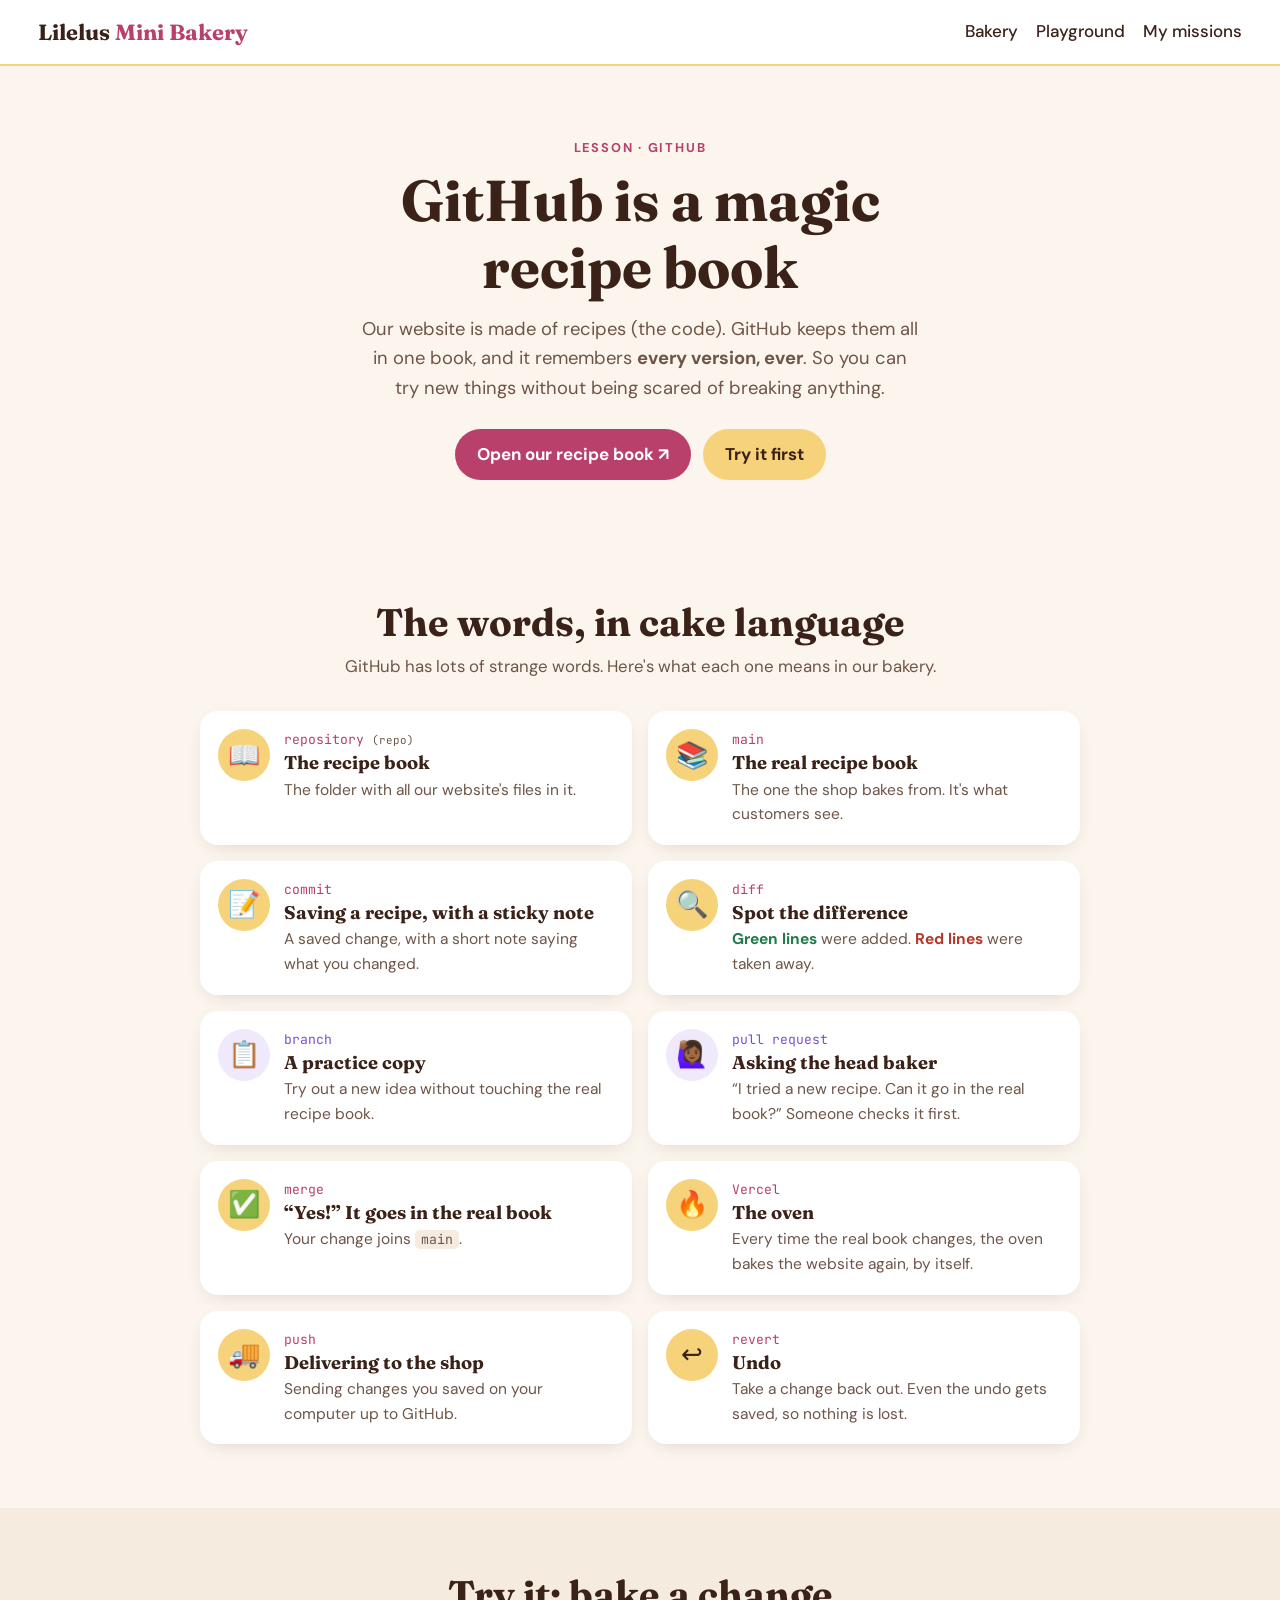
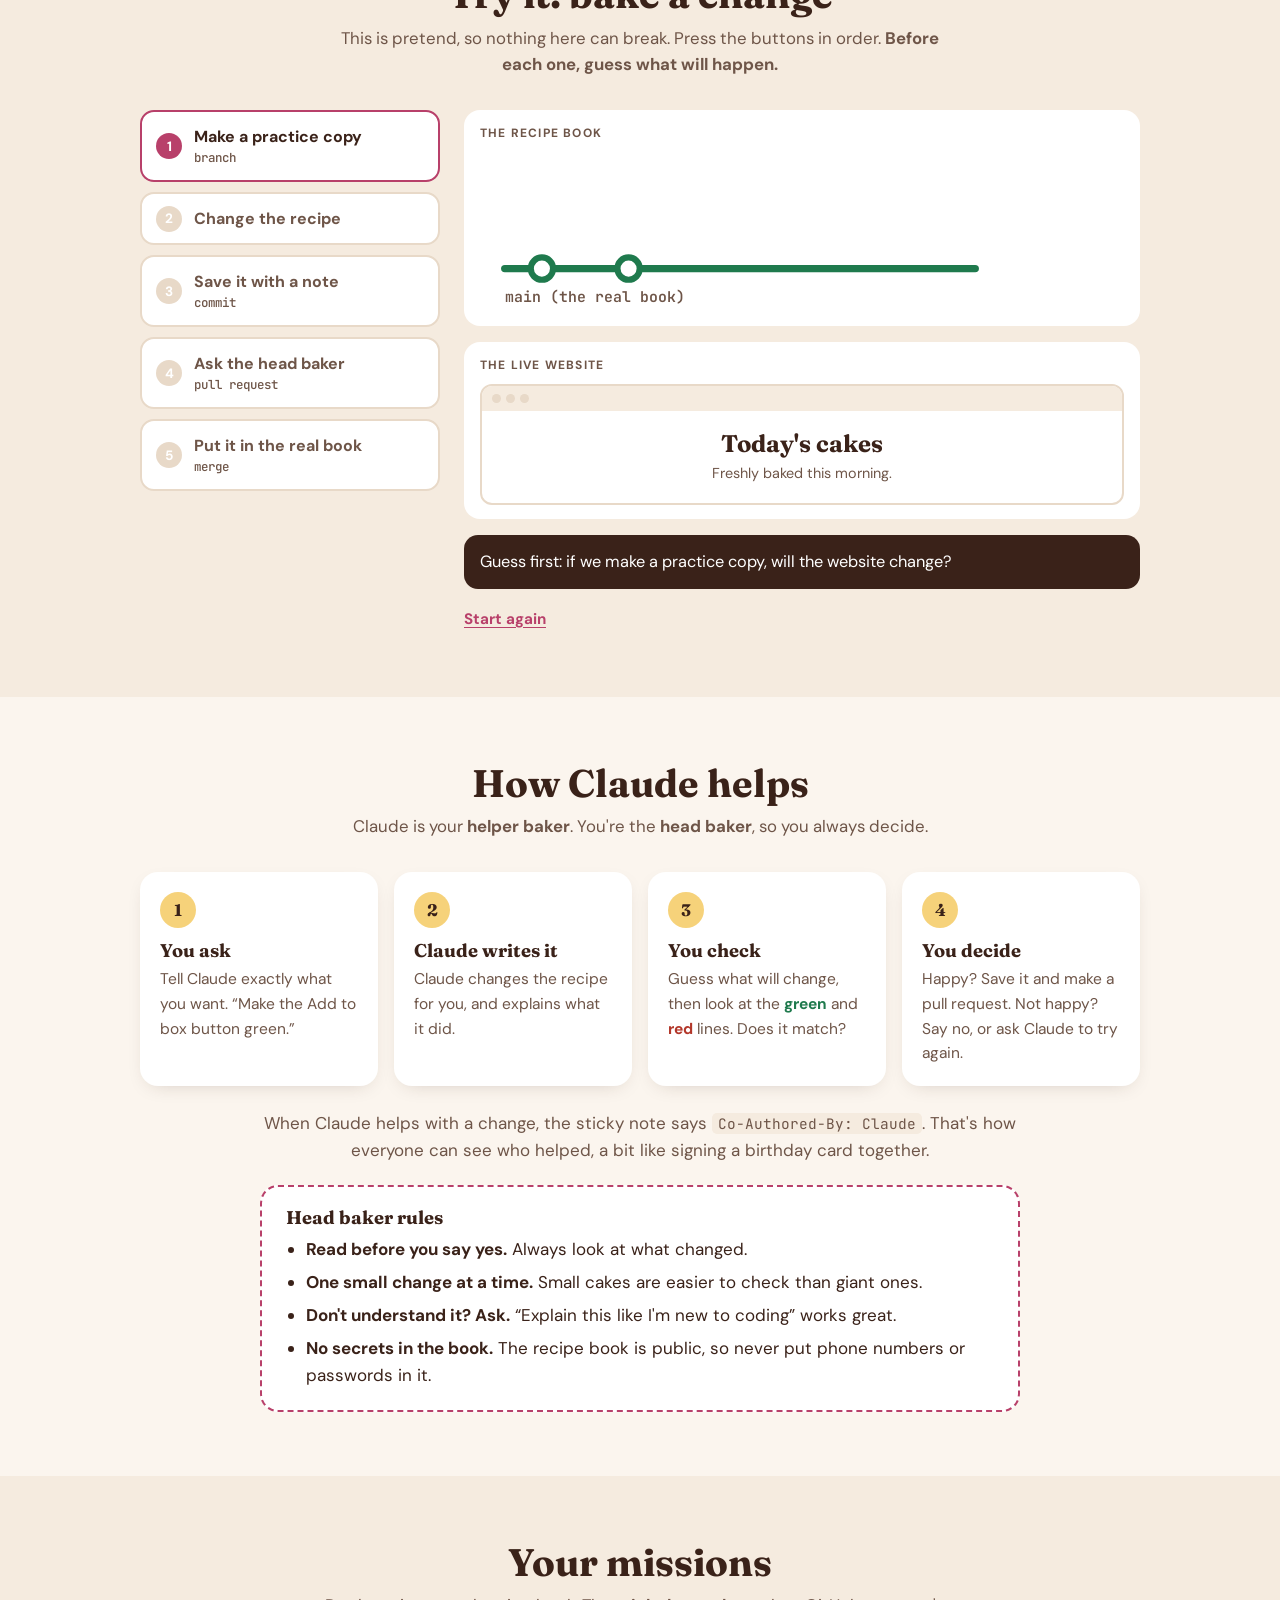
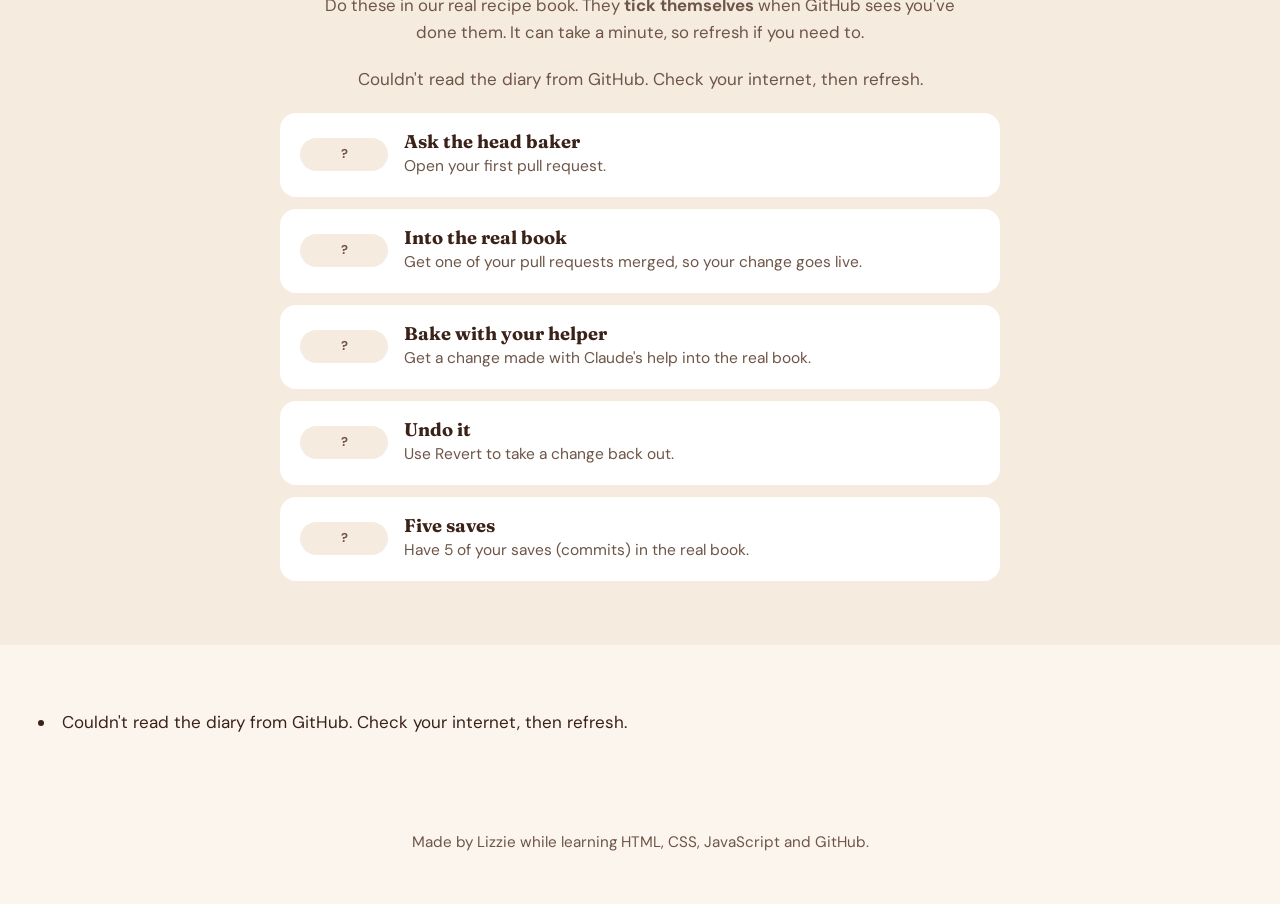
==== github/index.html @ 47a696df "Add the How GitHub works page GitHub explained in cake words, a pretend recipe book to practise bran" ====
<!doctype html>
<html lang="en">
<head>
  <meta charset="utf-8" />
  <meta name="viewport" content="width=device-width, initial-scale=1" />
  <title>How GitHub Works · Lilelus Mini Bakery</title>
  <meta name="description" content="GitHub explained in cake words: recipe books, practice copies and the oven that bakes the website." />
  <link rel="preconnect" href="https://fonts.googleapis.com" />
  <link rel="preconnect" href="https://fonts.gstatic.com" crossorigin />
  <link href="https://fonts.googleapis.com/css2?family=Fraunces:opsz,wght@9..144,600;9..144,700&family=DM+Sans:wght@400;500;700&family=JetBrains+Mono:wght@500&display=swap" rel="stylesheet" />
  <link rel="stylesheet" href="github.css" />
</head>
<body>

  <header class="top-bar">
    <a href="../" class="logo">Lilelus <span>Mini Bakery</span></a>
    <nav>
      <a href="../">Bakery</a>
      <a href="../playground.html">Playground</a>
      <a href="#missions">My missions</a>
    </nav>
  </header>

  <main>
    <!-- 1. The big idea -->
    <section class="hero">
      <p class="eyebrow">Lesson · GitHub</p>
      <h1>GitHub is a magic recipe book</h1>
      <p class="lede">Our website is made of recipes (the code). GitHub keeps them all in one book, and it remembers <strong>every version, ever</strong>. So you can try new things without being scared of breaking anything.</p>
      <div class="hero-links">
        <a class="button" href="https://github.com/sujjas/lilelus-html-css-js-demo" target="_blank" rel="noopener">Open our recipe book ↗</a>
        <a class="button button-light" href="#try">Try it first</a>
      </div>
    </section>

    <!-- 2. The words -->
    <section class="section" id="words">
      <div class="section-head">
        <h2>The words, in cake language</h2>
        <p>GitHub has lots of strange words. Here's what each one means in our bakery.</p>
      </div>

      <div class="words">
        <article class="word">
          <div class="word-icon">📖</div>
          <div>
            <p class="term">repository <small>(repo)</small></p>
            <h3>The recipe book</h3>
            <p>The folder with all our website's files in it.</p>
          </div>
        </article>
        <article class="word">
          <div class="word-icon">📚</div>
          <div>
            <p class="term">main</p>
            <h3>The real recipe book</h3>
            <p>The one the shop bakes from. It's what customers see.</p>
          </div>
        </article>
        <article class="word">
          <div class="word-icon">📝</div>
          <div>
            <p class="term">commit</p>
            <h3>Saving a recipe, with a sticky note</h3>
            <p>A saved change, with a short note saying what you changed.</p>
          </div>
        </article>
        <article class="word">
          <div class="word-icon">🔍</div>
          <div>
            <p class="term">diff</p>
            <h3>Spot the difference</h3>
            <p><span class="add">Green lines</span> were added. <span class="del">Red lines</span> were taken away.</p>
          </div>
        </article>
        <article class="word word-branch">
          <div class="word-icon">📋</div>
          <div>
            <p class="term">branch</p>
            <h3>A practice copy</h3>
            <p>Try out a new idea without touching the real recipe book.</p>
          </div>
        </article>
        <article class="word word-branch">
          <div class="word-icon">🙋🏾‍♀️</div>
          <div>
            <p class="term">pull request</p>
            <h3>Asking the head baker</h3>
            <p>“I tried a new recipe. Can it go in the real book?” Someone checks it first.</p>
          </div>
        </article>
        <article class="word">
          <div class="word-icon">✅</div>
          <div>
            <p class="term">merge</p>
            <h3>“Yes!” It goes in the real book</h3>
            <p>Your change joins <code>main</code>.</p>
          </div>
        </article>
        <article class="word">
          <div class="word-icon">🔥</div>
          <div>
            <p class="term">Vercel</p>
            <h3>The oven</h3>
            <p>Every time the real book changes, the oven bakes the website again, by itself.</p>
          </div>
        </article>
        <article class="word">
          <div class="word-icon">🚚</div>
          <div>
            <p class="term">push</p>
            <h3>Delivering to the shop</h3>
            <p>Sending changes you saved on your computer up to GitHub.</p>
          </div>
        </article>
        <article class="word">
          <div class="word-icon">↩️</div>
          <div>
            <p class="term">revert</p>
            <h3>Undo</h3>
            <p>Take a change back out. Even the undo gets saved, so nothing is lost.</p>
          </div>
        </article>
      </div>
    </section>

    <!-- 3. Pretend practice -->
    <section class="section section-tint" id="try">
      <div class="section-head">
        <h2>Try it: bake a change</h2>
        <p>This is pretend, so nothing here can break. Press the buttons in order. <strong>Before each one, guess what will happen.</strong></p>
      </div>

      <div class="sim">
        <ol class="sim-steps" id="sim-steps">
          <li><button data-step="1">Make a practice copy <span class="term">branch</span></button></li>
          <li><button data-step="2" disabled>Change the recipe</button></li>
          <li><button data-step="3" disabled>Save it with a note <span class="term">commit</span></button></li>
          <li><button data-step="4" disabled>Ask the head baker <span class="term">pull request</span></button></li>
          <li><button data-step="5" disabled>Put it in the real book <span class="term">merge</span></button></li>
        </ol>

        <div class="sim-stage">
          <div class="sim-panel">
            <p class="panel-label">The recipe book</p>
            <svg id="sim-graph" viewBox="0 0 420 130" role="img" aria-label="A picture of the recipe book's history">
              <line x1="20" y1="95" x2="400" y2="95" class="g-main" />
              <path id="g-branch" d="M140 95 C 175 95, 175 40, 215 40 L 270 40" class="g-branch" />
              <path id="g-merge" d="M270 40 C 310 40, 310 95, 345 95" class="g-branch" />
              <circle cx="50" cy="95" r="9" class="g-dot" />
              <circle cx="120" cy="95" r="9" class="g-dot" />
              <circle id="g-commit" cx="250" cy="40" r="9" class="g-dot g-dot-branch" />
              <circle id="g-merged" cx="345" cy="95" r="11" class="g-dot g-dot-merged" />
              <text x="20" y="122" class="g-label">main (the real book)</text>
              <text id="g-branch-label" x="200" y="20" class="g-label g-label-branch">practice copy</text>
            </svg>
            <div class="sim-diff" id="sim-diff" hidden>
              <p class="panel-label">Spot the difference</p>
              <pre><span class="del">- &lt;h1&gt;Today's cakes&lt;/h1&gt;</span>
<span class="add">+ &lt;h1&gt;Lizzie's favourite cakes&lt;/h1&gt;</span></pre>
            </div>
            <div class="sim-pr" id="sim-pr" hidden>
              <span class="pill" id="sim-pr-pill">Waiting for a check</span>
              <b>Pull request #1:</b> Change the heading
            </div>
          </div>

          <div class="sim-panel">
            <p class="panel-label">The live website <span class="oven" id="sim-oven" hidden>🔥 Baking…</span></p>
            <div class="mini-site">
              <div class="mini-bar"><i></i><i></i><i></i></div>
              <p class="mini-title" id="sim-site-title">Today's cakes</p>
              <p class="mini-text">Freshly baked this morning.</p>
            </div>
          </div>

          <p class="sim-say" id="sim-say" aria-live="polite">Guess first: if we make a practice copy, will the website change?</p>
          <button class="reset" id="sim-reset">Start again</button>
        </div>
      </div>
    </section>

    <!-- 4. Claude -->
    <section class="section" id="claude">
      <div class="section-head">
        <h2>How Claude helps</h2>
        <p>Claude is your <strong>helper baker</strong>. You're the <strong>head baker</strong>, so you always decide.</p>
      </div>

      <ol class="flow">
        <li><span class="flow-num">1</span><h3>You ask</h3><p>Tell Claude exactly what you want. “Make the Add to box button green.”</p></li>
        <li><span class="flow-num">2</span><h3>Claude writes it</h3><p>Claude changes the recipe for you, and explains what it did.</p></li>
        <li><span class="flow-num">3</span><h3>You check</h3><p>Guess what will change, then look at the <span class="add">green</span> and <span class="del">red</span> lines. Does it match?</p></li>
        <li><span class="flow-num">4</span><h3>You decide</h3><p>Happy? Save it and make a pull request. Not happy? Say no, or ask Claude to try again.</p></li>
      </ol>

      <div class="claude-note">
        <p>When Claude helps with a change, the sticky note says <code>Co-Authored-By: Claude</code>. That's how everyone can see who helped, a bit like signing a birthday card together.</p>
      </div>

      <div class="rules">
        <h3>Head baker rules</h3>
        <ul>
          <li><b>Read before you say yes.</b> Always look at what changed.</li>
          <li><b>One small change at a time.</b> Small cakes are easier to check than giant ones.</li>
          <li><b>Don't understand it? Ask.</b> “Explain this like I'm new to coding” works great.</li>
          <li><b>No secrets in the book.</b> The recipe book is public, so never put phone numbers or passwords in it.</li>
        </ul>
      </div>
    </section>

    <!-- 5. Missions (checked automatically from GitHub) -->
    <section class="section section-tint" id="missions">
      <div class="section-head">
        <h2>Your missions</h2>
        <p>Do these in our real recipe book. They <strong>tick themselves</strong> when GitHub sees you've done them. It can take a minute, so refresh if you need to.</p>
      </div>
      <p class="who" id="who"></p>
      <ol class="missions" id="missions-list">
        <li data-mission="pr"><span class="status">…</span><div><h3>Ask the head baker</h3><p>Open your first pull request.</p></div></li>
        <li data-mission="merged"><span class="status">…</span><div><h3>Into the real book</h3><p>Get one of your pull requests merged, so your change goes live.</p></div></li>
        <li data-mission="claude"><span class="status">…</span><div><h3>Bake with your helper</h3><p>Get a change made with Claude's help into the real book.</p></div></li>
        <li data-mission="revert"><span class="status">…</span><div><h3>Undo it</h3><p>Use Revert to take a change back out.</p></div></li>
        <li data-mission="five"><span class="status">…</span><div><h3>Five saves</h3><p>Have 5 of your saves (commits) in the real book. <span class="count" id="five-count"></span></p></div></li>
      </ol>
    </section>

    <!-- 6. Diary -->
    <section class="section" id="diary">
      <div class="section-head">
        <h2>The recipe book diary</h2>
        <p>GitHub writes down everything that happens in our book: who changed what, when, and with whose help. Your teacher can see this diary too.</p>
      </div>
      <ul class="diary" id="diary">
        <li class="diary-empty">Reading the diary from GitHub…</li>
      </ul>
      <p class="diary-more"><a href="https://github.com/sujjas/lilelus-html-css-js-demo/commits/main" target="_blank" rel="noopener">See the whole diary on GitHub ↗</a></p>
    </section>
  </main>

  <footer class="footer">
    <p>Made by Lizzie while learning HTML, CSS, JavaScript and GitHub.</p>
  </footer>

  <script src="github.js"></script>
</body>
</html>
---- github/github.css ----
/* Styles for the "How GitHub works" page. Same colours as the bakery. */
:root {
  --background: #fbf5ee;
  --tint: #f5ebdf;
  --text: #3a2219;
  --soft-text: #6e5548;
  --main-colour: #b8406a;
  --card: #ffffff;
  --soft: #f6d27a;
  --line: #e8d9c8;
  --green: #1f7a4d;
  --green-soft: #e3f1e9;
  --purple: #7a4fd0;
  --purple-soft: #efe9fb;
  --red: #b3372a;
  --red-soft: #fdeceb;
}

* { box-sizing: border-box; }
[hidden] { display: none !important; }

body {
  margin: 0;
  background: var(--background);
  color: var(--text);
  font-family: "DM Sans", system-ui, sans-serif;
  font-size: 17px;
  line-height: 1.6;
}

h1, h2, h3 { font-family: "Fraunces", Georgia, serif; line-height: 1.15; margin: 0; text-wrap: balance; }
h2 { font-size: clamp(1.8rem, 4vw, 2.4rem); margin-bottom: 8px; }
h3 { font-size: 1.15rem; }
p { margin: 0 0 10px; }
a { color: var(--main-colour); }
code, .term, pre { font-family: "JetBrains Mono", ui-monospace, Menlo, monospace; }
code { font-size: 0.85em; background: var(--tint); padding: 1px 6px; border-radius: 5px; }
.add { color: var(--green); font-weight: 700; }
.del { color: var(--red); font-weight: 700; }

/* Top bar (same as the bakery) */
.top-bar {
  display: flex; justify-content: space-between; align-items: center; flex-wrap: wrap; gap: 12px;
  padding: 18px max(16px, 3vw);
  background: var(--card);
  border-bottom: 2px solid var(--soft);
}
.logo { font: 700 22px "Fraunces", serif; color: var(--text); text-decoration: none; }
.logo span { color: var(--main-colour); }
nav { display: flex; gap: 18px; flex-wrap: wrap; }
nav a { color: var(--text); text-decoration: none; font-weight: 500; }
nav a:hover { color: var(--main-colour); }

.button {
  display: inline-block;
  background: var(--main-colour); color: #fff;
  border-radius: 999px; padding: 12px 22px;
  font-weight: 700; text-decoration: none;
  transition: transform 0.15s;
}
.button:hover { transform: scale(1.04); }
.button-light { background: var(--soft); color: var(--text); }

main > section { padding: 64px max(16px, 3vw); }
.section-tint { background: var(--tint); }
.section-head { max-width: 640px; margin: 0 auto 32px; text-align: center; }
.section-head p { color: var(--soft-text); font-size: 1.05rem; }

/* Hero */
.hero { text-align: center; padding-top: 72px !important; padding-bottom: 56px !important; }
.eyebrow { font-size: 0.8rem; font-weight: 700; letter-spacing: 0.14em; text-transform: uppercase; color: var(--main-colour); }
.hero h1 { font-size: clamp(2.3rem, 6vw, 3.6rem); max-width: 14ch; margin: 0 auto 14px; }
.lede { max-width: 560px; margin: 0 auto 26px; font-size: 1.15rem; color: var(--soft-text); }
.hero-links { display: flex; gap: 12px; justify-content: center; flex-wrap: wrap; }

/* Words */
.words { display: grid; grid-template-columns: repeat(2, 1fr); gap: 16px; max-width: 880px; margin: 0 auto; }
@media (max-width: 640px) { .words { grid-template-columns: 1fr; } }
.word { display: flex; gap: 14px; align-items: flex-start; background: var(--card); border-radius: 18px; padding: 18px; box-shadow: 0 6px 20px -10px rgba(58, 34, 25, 0.25); }
.word-icon { flex: none; width: 52px; height: 52px; border-radius: 50%; background: var(--soft); display: grid; place-items: center; font-size: 26px; }
.word-branch .word-icon { background: var(--purple-soft); }
.word .term { font-size: 0.82rem; color: var(--main-colour); margin-bottom: 2px; }
.word .term small { color: var(--soft-text); }
.word-branch .term { color: var(--purple); }
.word h3 { margin-bottom: 4px; }
.word p:last-child { margin: 0; color: var(--soft-text); font-size: 0.97rem; }

/* Simulator */
.sim { display: grid; grid-template-columns: 300px 1fr; gap: 24px; max-width: 1000px; margin: 0 auto; align-items: start; }
.sim-steps { list-style: none; margin: 0; padding: 0; display: grid; gap: 10px; counter-reset: step; }
.sim-steps li { counter-increment: step; }
.sim-steps button {
  width: 100%; text-align: left;
  display: flex; flex-direction: column; gap: 2px;
  padding: 14px 16px 14px 52px; position: relative;
  border: 2px solid var(--main-colour); border-radius: 14px;
  background: var(--card); color: var(--text);
  font: 700 1rem "DM Sans", sans-serif; cursor: pointer;
  transition: transform 0.15s, background 0.2s;
}
.sim-steps button::before {
  content: counter(step);
  position: absolute; left: 14px; top: 50%; transform: translateY(-50%);
  width: 26px; height: 26px; border-radius: 50%;
  background: var(--main-colour); color: #fff;
  display: grid; place-items: center; font-size: 0.85rem;
}
.sim-steps button .term { font-size: 0.78rem; font-weight: 500; color: var(--soft-text); }
.sim-steps button:hover:not(:disabled) { transform: translateX(4px); }
.sim-steps button:disabled { border-color: var(--line); color: var(--soft-text); cursor: not-allowed; }
.sim-steps button:disabled::before { background: var(--line); }
.sim-steps button.done { border-color: var(--green); background: var(--green-soft); }
.sim-steps button.done::before { content: "✓"; background: var(--green); }
.sim-steps button:focus-visible, .reset:focus-visible { outline: 3px solid var(--purple); outline-offset: 2px; }

.sim-stage { display: grid; grid-template-columns: 1fr; gap: 16px; min-width: 0; }
#sim-graph { max-width: 520px; }
.sim-panel { background: var(--card); border-radius: 16px; padding: 14px 16px; min-width: 0; }
.panel-label { font-size: 0.75rem; font-weight: 700; letter-spacing: 0.1em; text-transform: uppercase; color: var(--soft-text); margin-bottom: 8px; display: flex; justify-content: space-between; gap: 8px; }

#sim-graph { width: 100%; height: auto; display: block; }
.g-main { stroke: var(--green); stroke-width: 6; stroke-linecap: round; }
.g-branch { fill: none; stroke: var(--purple); stroke-width: 6; stroke-linecap: round; stroke-dasharray: 260; stroke-dashoffset: 260; transition: stroke-dashoffset 0.6s ease; }
.g-branch.show { stroke-dashoffset: 0; }
.g-dot { fill: #fff; stroke: var(--green); stroke-width: 5; transition: opacity 0.3s, transform 0.3s; }
.g-dot-branch { stroke: var(--purple); }
.g-dot-merged { fill: var(--green); }
#g-commit, #g-merged, #g-branch-label { opacity: 0; }
#g-commit.show, #g-merged.show, #g-branch-label.show { opacity: 1; }
.g-label { font: 600 12px "JetBrains Mono", monospace; fill: var(--soft-text); }
.g-label-branch { fill: var(--purple); }

.sim-diff pre { margin: 0; padding: 10px 12px; background: #1d1a22; color: #f4f1ec; border-radius: 10px; font-size: 0.8rem; overflow-x: auto; white-space: pre; }
.sim-diff .add { color: #7ee2a8; }
.sim-diff .del { color: #ff9b8f; }
.sim-diff, .sim-pr { margin-top: 12px; }
.sim-pr { padding: 10px 12px; border-radius: 10px; background: var(--purple-soft); font-size: 0.95rem; }
.pill { display: inline-block; font-size: 0.75rem; font-weight: 700; padding: 2px 10px; border-radius: 999px; background: var(--purple); color: #fff; margin-right: 6px; }
.pill.merged { background: var(--green); }

.oven { color: var(--main-colour); text-transform: none; letter-spacing: 0; animation: glow 0.8s ease-in-out infinite alternate; }
@keyframes glow { from { opacity: 0.5; } to { opacity: 1; } }

.mini-site { border: 2px solid var(--line); border-radius: 12px; overflow: hidden; text-align: center; padding-bottom: 18px; }
.mini-bar { display: flex; gap: 5px; padding: 8px 10px; background: var(--tint); margin-bottom: 18px; }
.mini-bar i { width: 9px; height: 9px; border-radius: 50%; background: var(--line); }
.mini-title { font: 700 1.5rem "Fraunces", serif; margin: 0 12px 4px; transition: color 0.3s; }
.mini-title.changed { color: var(--main-colour); animation: pop 0.5s; }
.mini-text { color: var(--soft-text); font-size: 0.9rem; margin: 0; }
@keyframes pop { 50% { transform: scale(1.08); } }

.sim-say { grid-column: 1 / -1; margin: 0; padding: 14px 16px; border-radius: 14px; background: var(--text); color: #fff; font-size: 1.02rem; }
.reset { grid-column: 1 / -1; justify-self: start; background: none; border: 0; color: var(--main-colour); font: 700 0.95rem "DM Sans", sans-serif; cursor: pointer; padding: 4px 0; text-decoration: underline; text-underline-offset: 3px; }

/* Claude */
.flow { list-style: none; margin: 0 auto; padding: 0; max-width: 1000px; display: grid; grid-template-columns: repeat(4, 1fr); gap: 16px; }
.flow li { background: var(--card); border-radius: 18px; padding: 20px; box-shadow: 0 6px 20px -10px rgba(58, 34, 25, 0.25); }
.flow-num { display: grid; place-items: center; width: 36px; height: 36px; border-radius: 50%; background: var(--soft); font: 700 1.05rem "Fraunces", serif; margin-bottom: 12px; }
.flow h3 { margin-bottom: 6px; }
.flow p { margin: 0; color: var(--soft-text); font-size: 0.97rem; }
.claude-note { max-width: 760px; margin: 24px auto 0; text-align: center; color: var(--soft-text); }
.rules { max-width: 760px; margin: 20px auto 0; padding: 20px 24px; border-radius: 18px; border: 2px dashed var(--main-colour); background: var(--card); }
.rules h3 { margin-bottom: 8px; }
.rules ul { margin: 0; padding-left: 20px; display: grid; gap: 6px; }

/* Missions */
.who { text-align: center; color: var(--soft-text); margin: -12px auto 20px; max-width: 640px; }
.missions { list-style: none; margin: 0 auto; padding: 0; max-width: 720px; display: grid; gap: 12px; }
.missions li { display: flex; gap: 16px; align-items: center; background: var(--card); border-radius: 16px; padding: 16px 18px; border: 2px solid transparent; }
.missions li.complete { border-color: var(--green); }
.missions h3 { margin-bottom: 2px; }
.missions p { margin: 0; color: var(--soft-text); font-size: 0.97rem; }
.status { flex: none; width: 88px; text-align: center; font-size: 0.8rem; font-weight: 700; padding: 6px 0; border-radius: 999px; background: var(--tint); color: var(--soft-text); }
.complete .status { background: var(--green); color: #fff; }
.count { font-weight: 700; color: var(--text); }

/* Diary */
.diary { list-style: none; margin: 0 auto; padding: 0; max-width: 760px; display: grid; gap: 10px; }
.diary li { display: flex; gap: 14px; align-items: flex-start; background: var(--card); border-radius: 14px; padding: 14px 16px; }
.diary li.diary-empty { justify-content: center; color: var(--soft-text); }
.diary img { flex: none; width: 40px; height: 40px; border-radius: 50%; background: var(--tint); }
.diary-body { min-width: 0; flex: 1; }
.diary-title { font-weight: 700; overflow-wrap: anywhere; margin: 0 0 4px; }
.diary-meta { display: flex; flex-wrap: wrap; gap: 6px 10px; align-items: center; font-size: 0.86rem; color: var(--soft-text); margin: 0; }
.tag { font-size: 0.74rem; font-weight: 700; padding: 2px 8px; border-radius: 999px; }
.tag-claude { background: #fbe3e8; color: var(--main-colour); }
.tag-pr { background: var(--purple-soft); color: var(--purple); }
.tag-open { background: #fff3df; color: #8a5300; }
.tag-merged { background: var(--green-soft); color: var(--green); }
.tag-closed { background: var(--red-soft); color: var(--red); }
.diary-more { text-align: center; margin-top: 16px; font-weight: 700; }

.footer { text-align: center; padding: 30px 16px 40px; font-size: 0.95rem; color: var(--soft-text); }

/* Smaller screens */
@media (max-width: 900px) {
  .sim { grid-template-columns: 1fr; }
  .flow { grid-template-columns: 1fr 1fr; }
}
@media (max-width: 600px) {
  body { font-size: 16px; }
  main > section { padding-block: 48px; }
  .sim-stage { grid-template-columns: 1fr; }
  .flow { grid-template-columns: 1fr; }
  .missions li { flex-direction: column; align-items: flex-start; gap: 8px; }
  .status { width: auto; padding: 4px 12px; }
}
@media (prefers-reduced-motion: reduce) {
  *, *::before, *::after { animation: none !important; transition: none !important; }
}
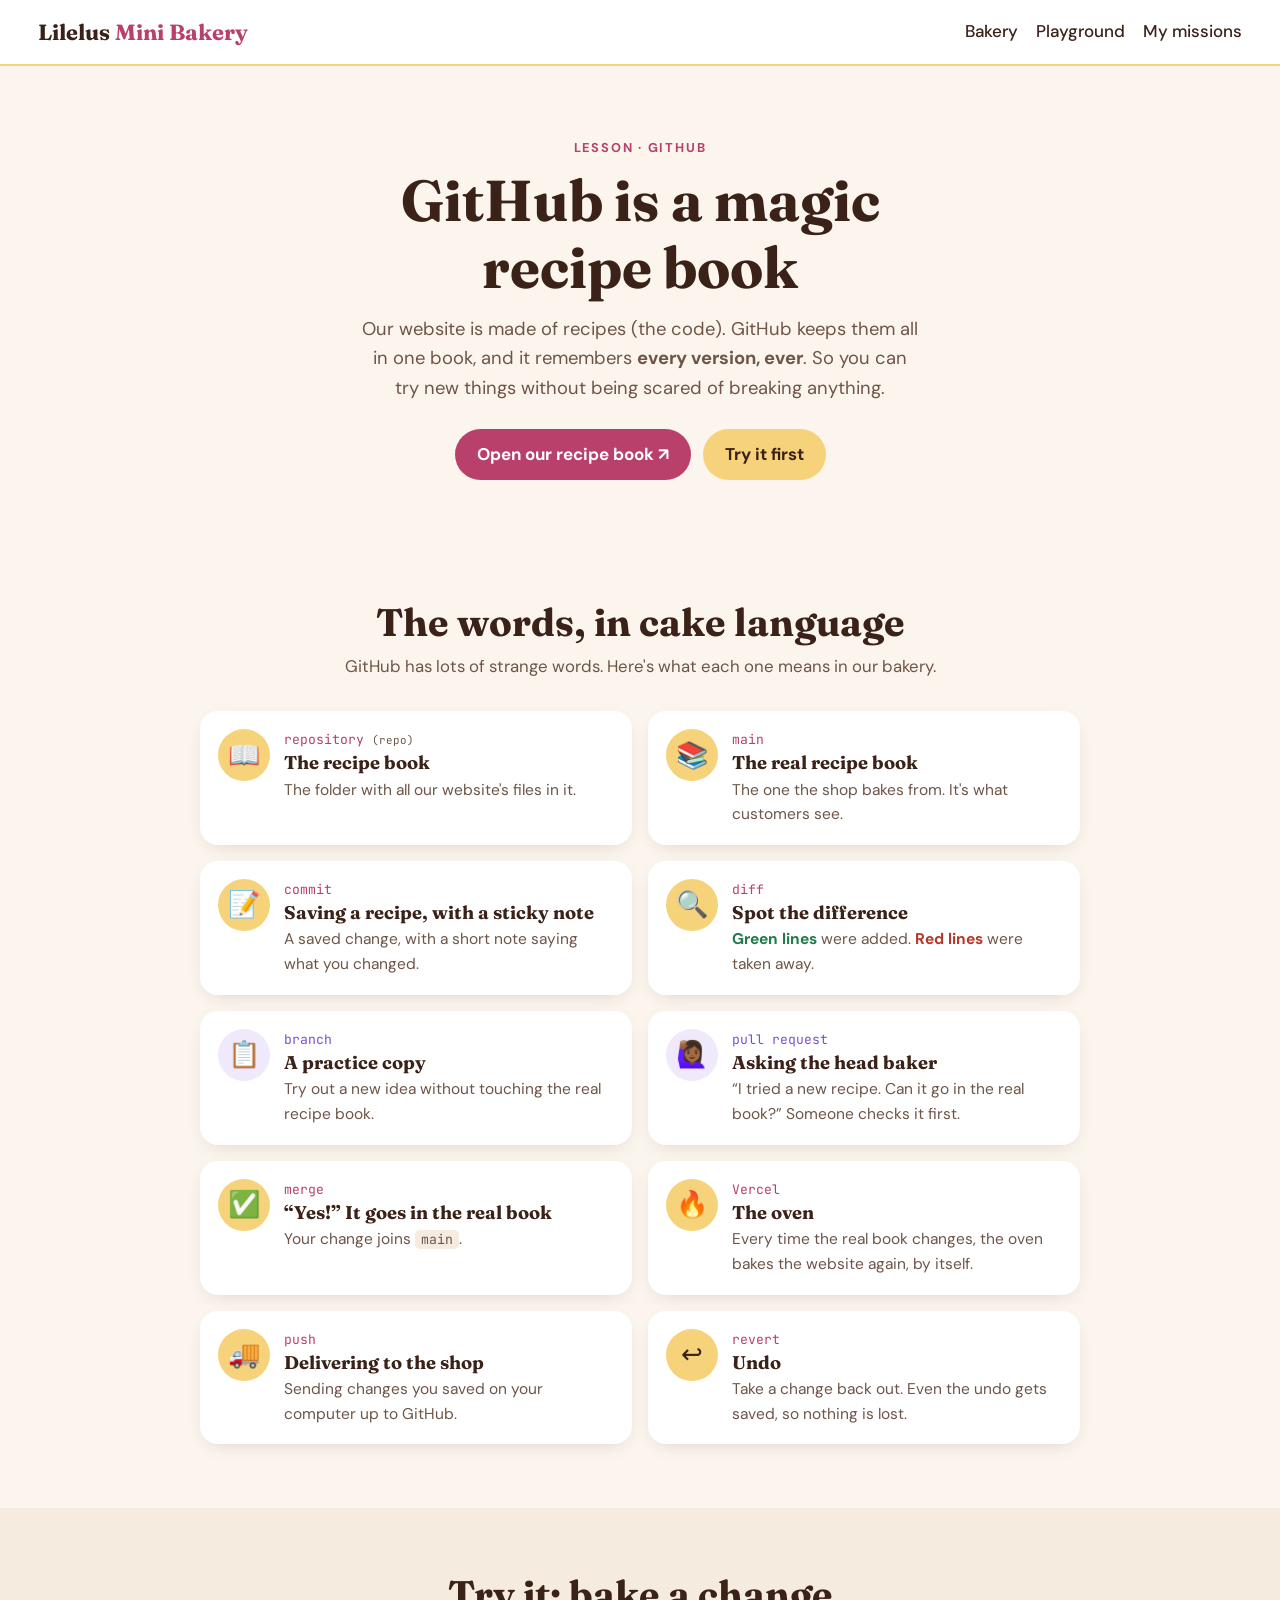
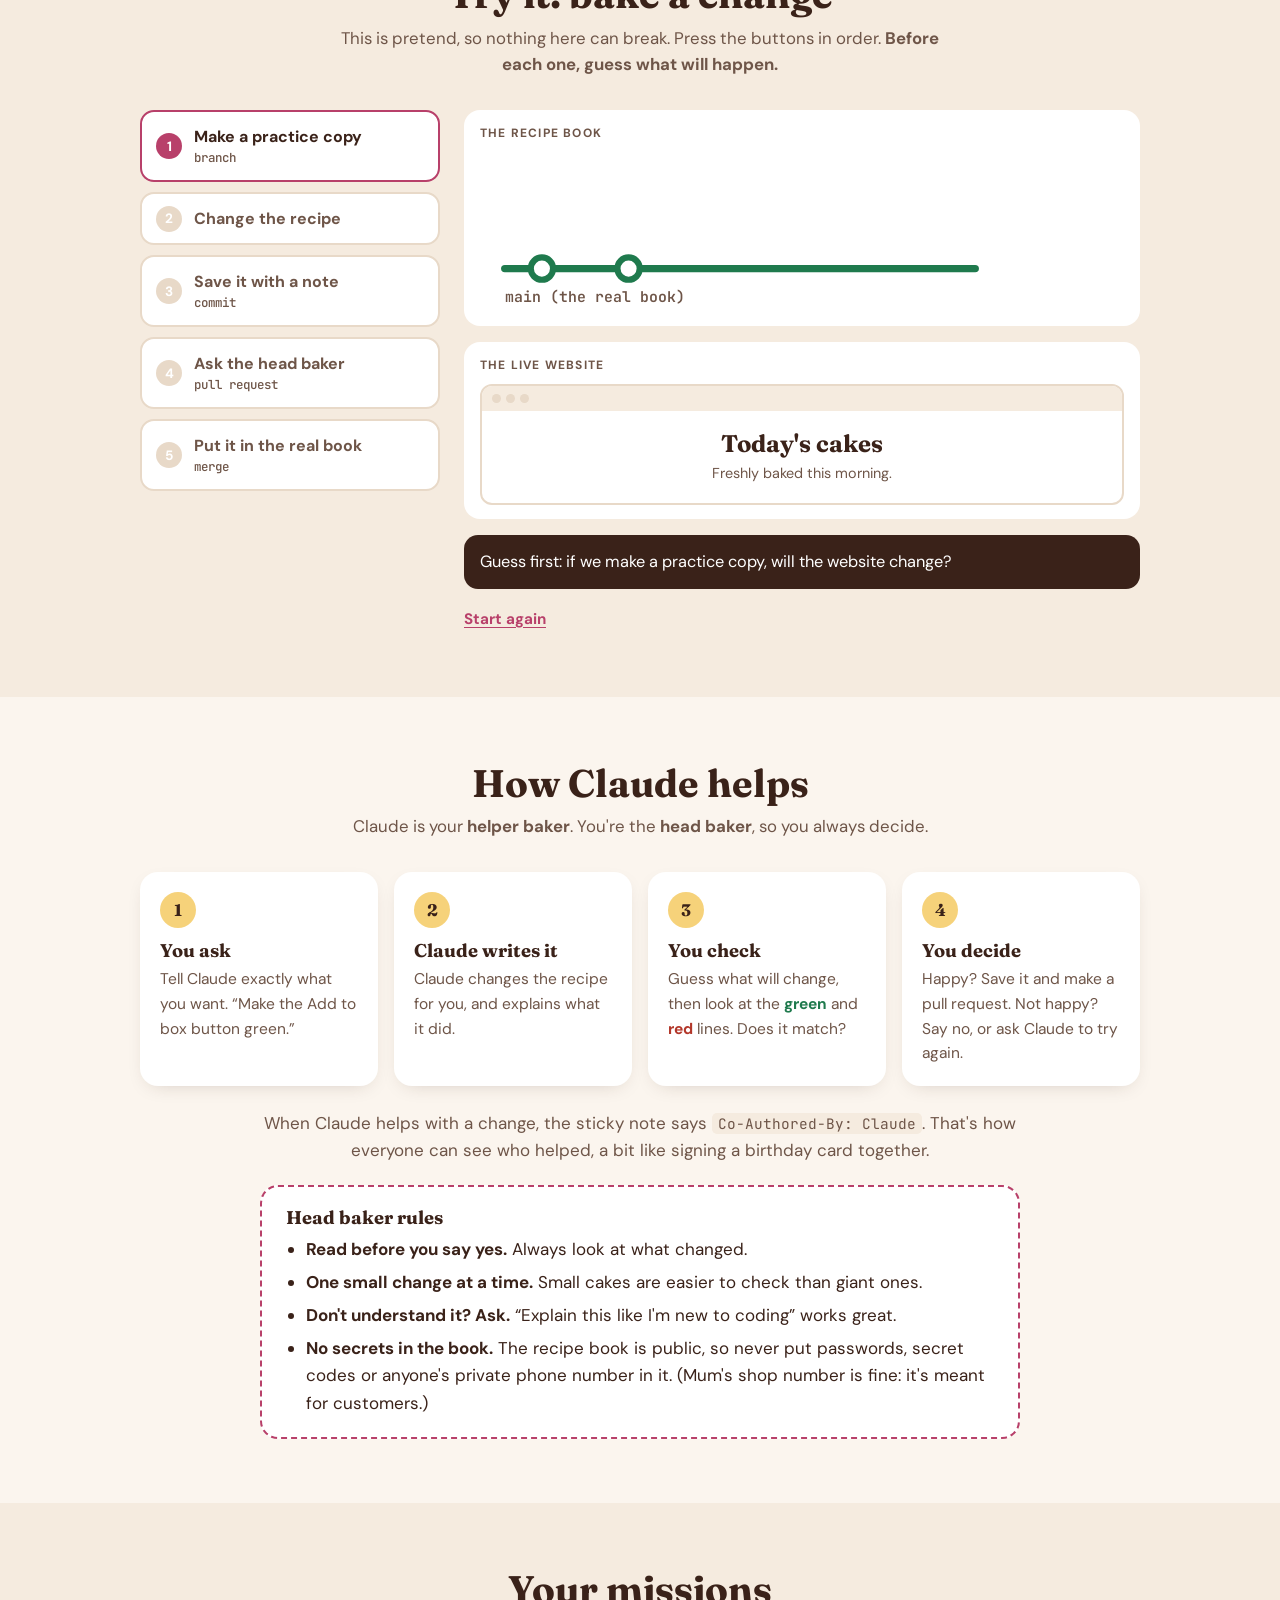
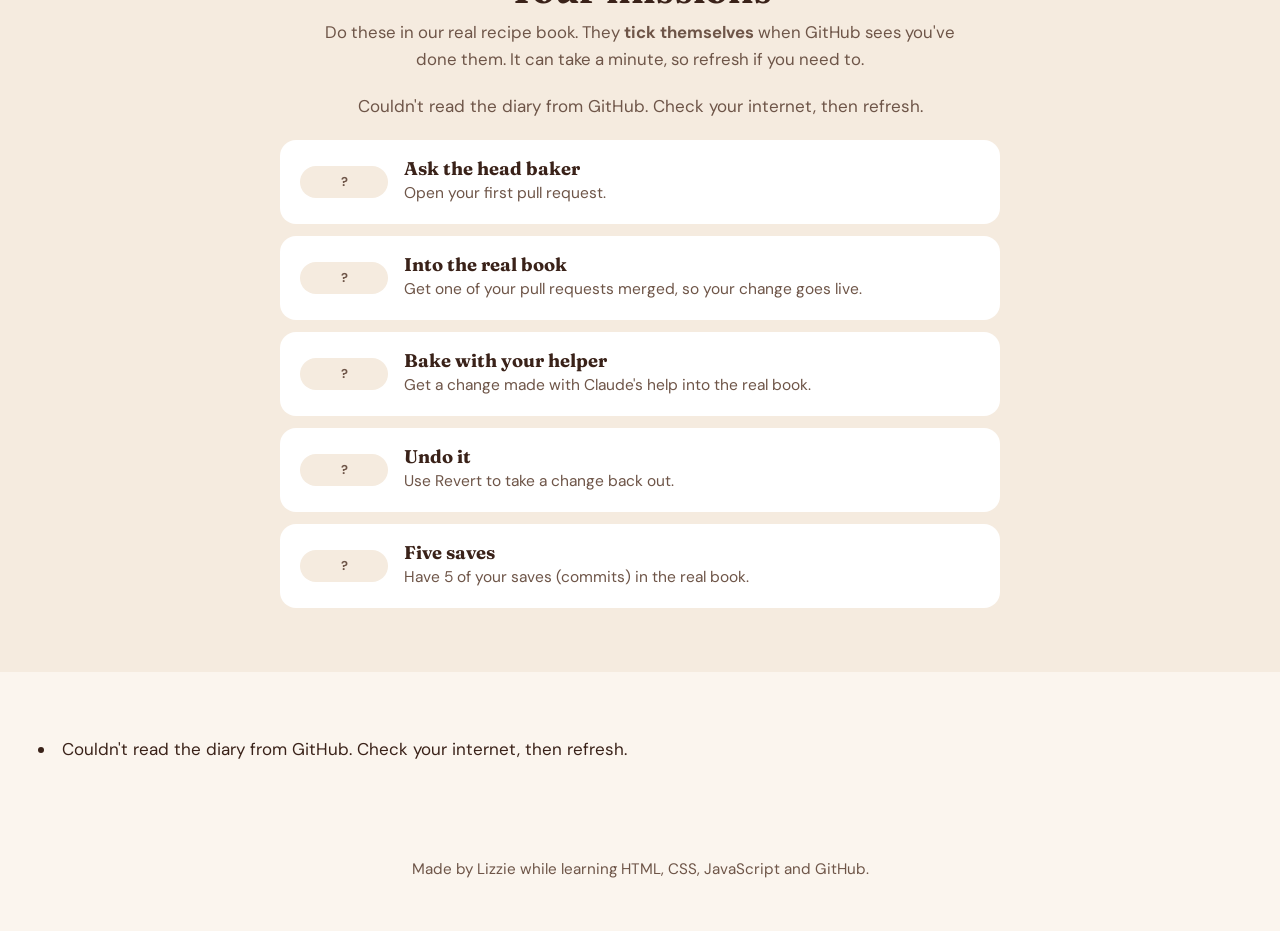
==== commit 5a76741f: "Move mum's site into this repo; practice bakery moves to /demo Lilelus Cakes & More now lives at the" ====
--- a/github/index.html
+++ b/github/index.html
@@ -13,10 +13,10 @@
 <body>
 
   <header class="top-bar">
-    <a href="../" class="logo">Lilelus <span>Mini Bakery</span></a>
+    <a href="../demo/" class="logo">Lilelus <span>Mini Bakery</span></a>
     <nav>
-      <a href="../">Bakery</a>
-      <a href="../playground.html">Playground</a>
+      <a href="../demo/">Bakery</a>
+      <a href="../demo/playground.html">Playground</a>
       <a href="#missions">My missions</a>
     </nav>
   </header>
@@ -28,7 +28,7 @@
       <h1>GitHub is a magic recipe book</h1>
       <p class="lede">Our website is made of recipes (the code). GitHub keeps them all in one book, and it remembers <strong>every version, ever</strong>. So you can try new things without being scared of breaking anything.</p>
       <div class="hero-links">
-        <a class="button" href="https://github.com/sujjas/lilelus-html-css-js-demo" target="_blank" rel="noopener">Open our recipe book ↗</a>
+        <a class="button" href="https://github.com/sujjas/lilelus" target="_blank" rel="noopener">Open our recipe book ↗</a>
         <a class="button button-light" href="#try">Try it first</a>
       </div>
     </section>
@@ -204,7 +204,7 @@
           <li><b>Read before you say yes.</b> Always look at what changed.</li>
           <li><b>One small change at a time.</b> Small cakes are easier to check than giant ones.</li>
           <li><b>Don't understand it? Ask.</b> “Explain this like I'm new to coding” works great.</li>
-          <li><b>No secrets in the book.</b> The recipe book is public, so never put phone numbers or passwords in it.</li>
+          <li><b>No secrets in the book.</b> The recipe book is public, so never put passwords, secret codes or anyone's private phone number in it. (Mum's shop number is fine: it's meant for customers.)</li>
         </ul>
       </div>
     </section>
@@ -234,7 +234,7 @@
       <ul class="diary" id="diary">
         <li class="diary-empty">Reading the diary from GitHub…</li>
       </ul>
-      <p class="diary-more"><a href="https://github.com/sujjas/lilelus-html-css-js-demo/commits/main" target="_blank" rel="noopener">See the whole diary on GitHub ↗</a></p>
+      <p class="diary-more"><a href="https://github.com/sujjas/lilelus/commits/main" target="_blank" rel="noopener">See the whole diary on GitHub ↗</a></p>
     </section>
   </main>
 
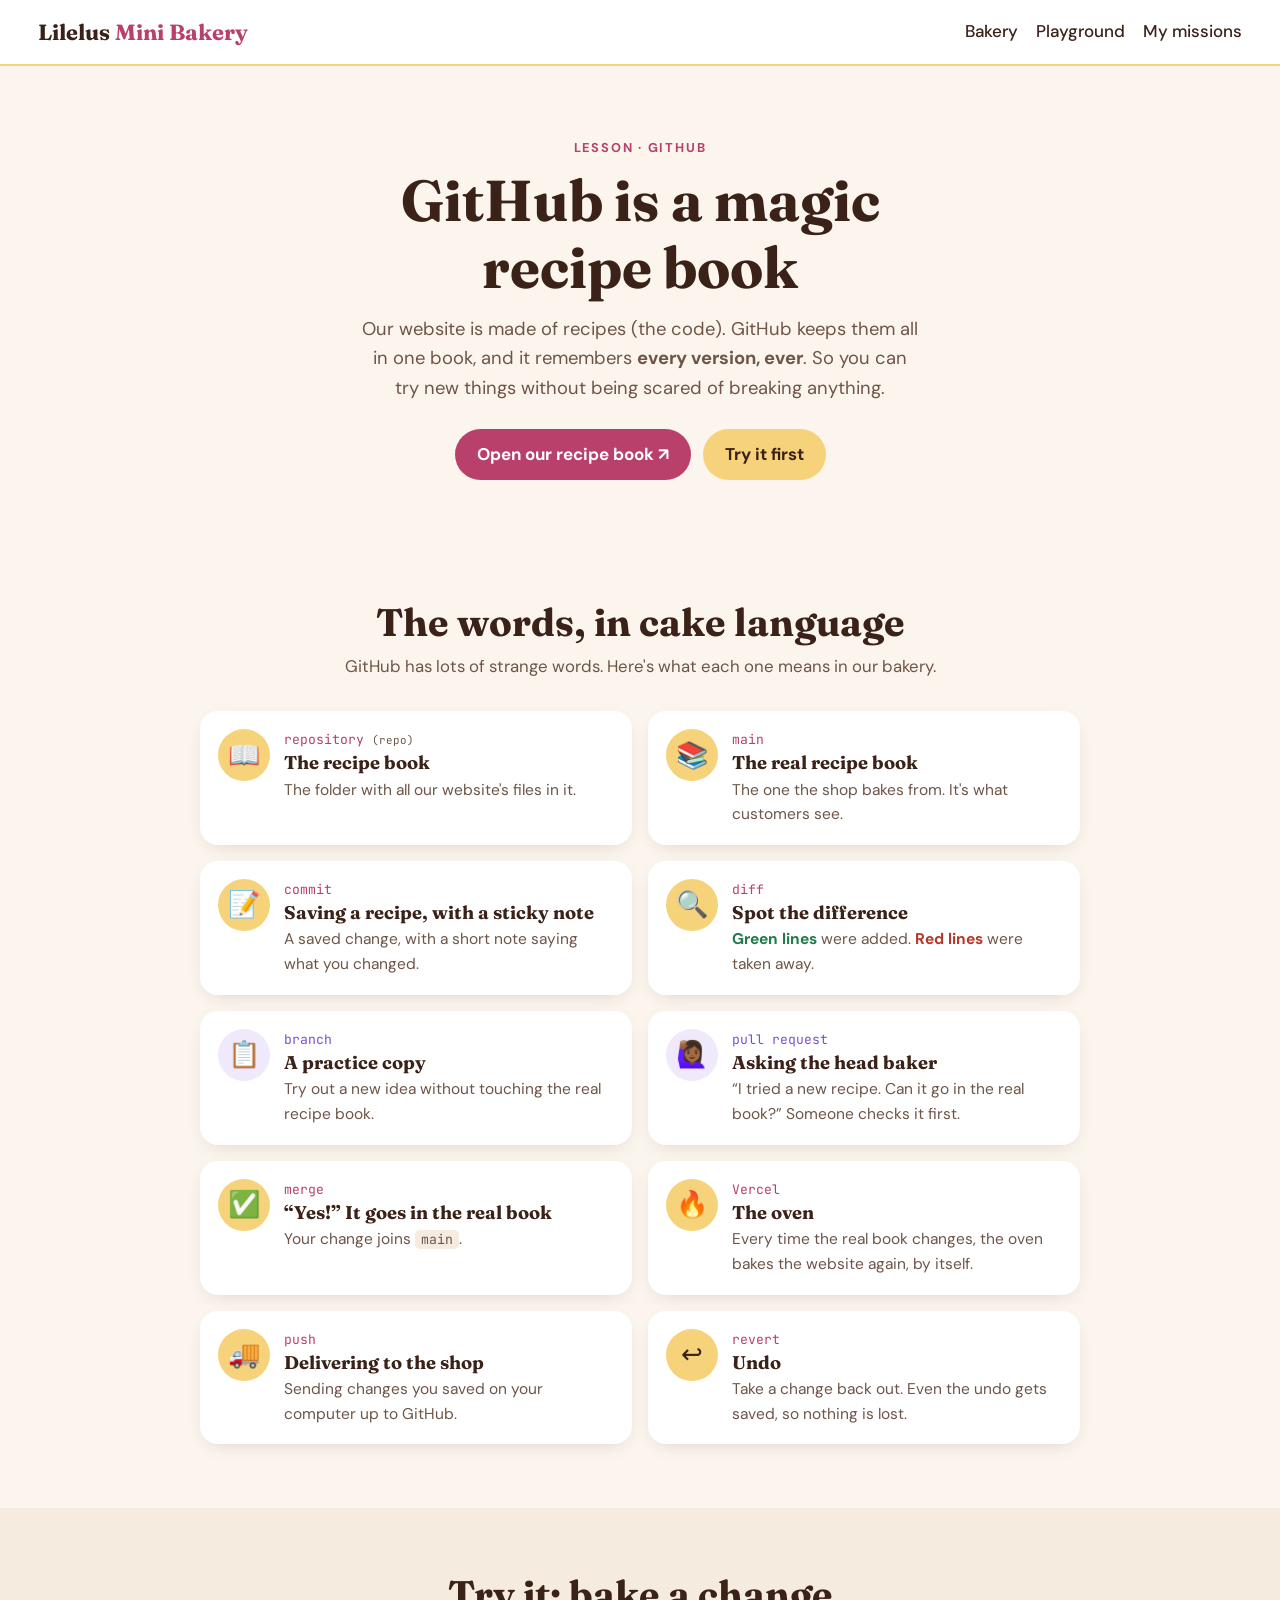
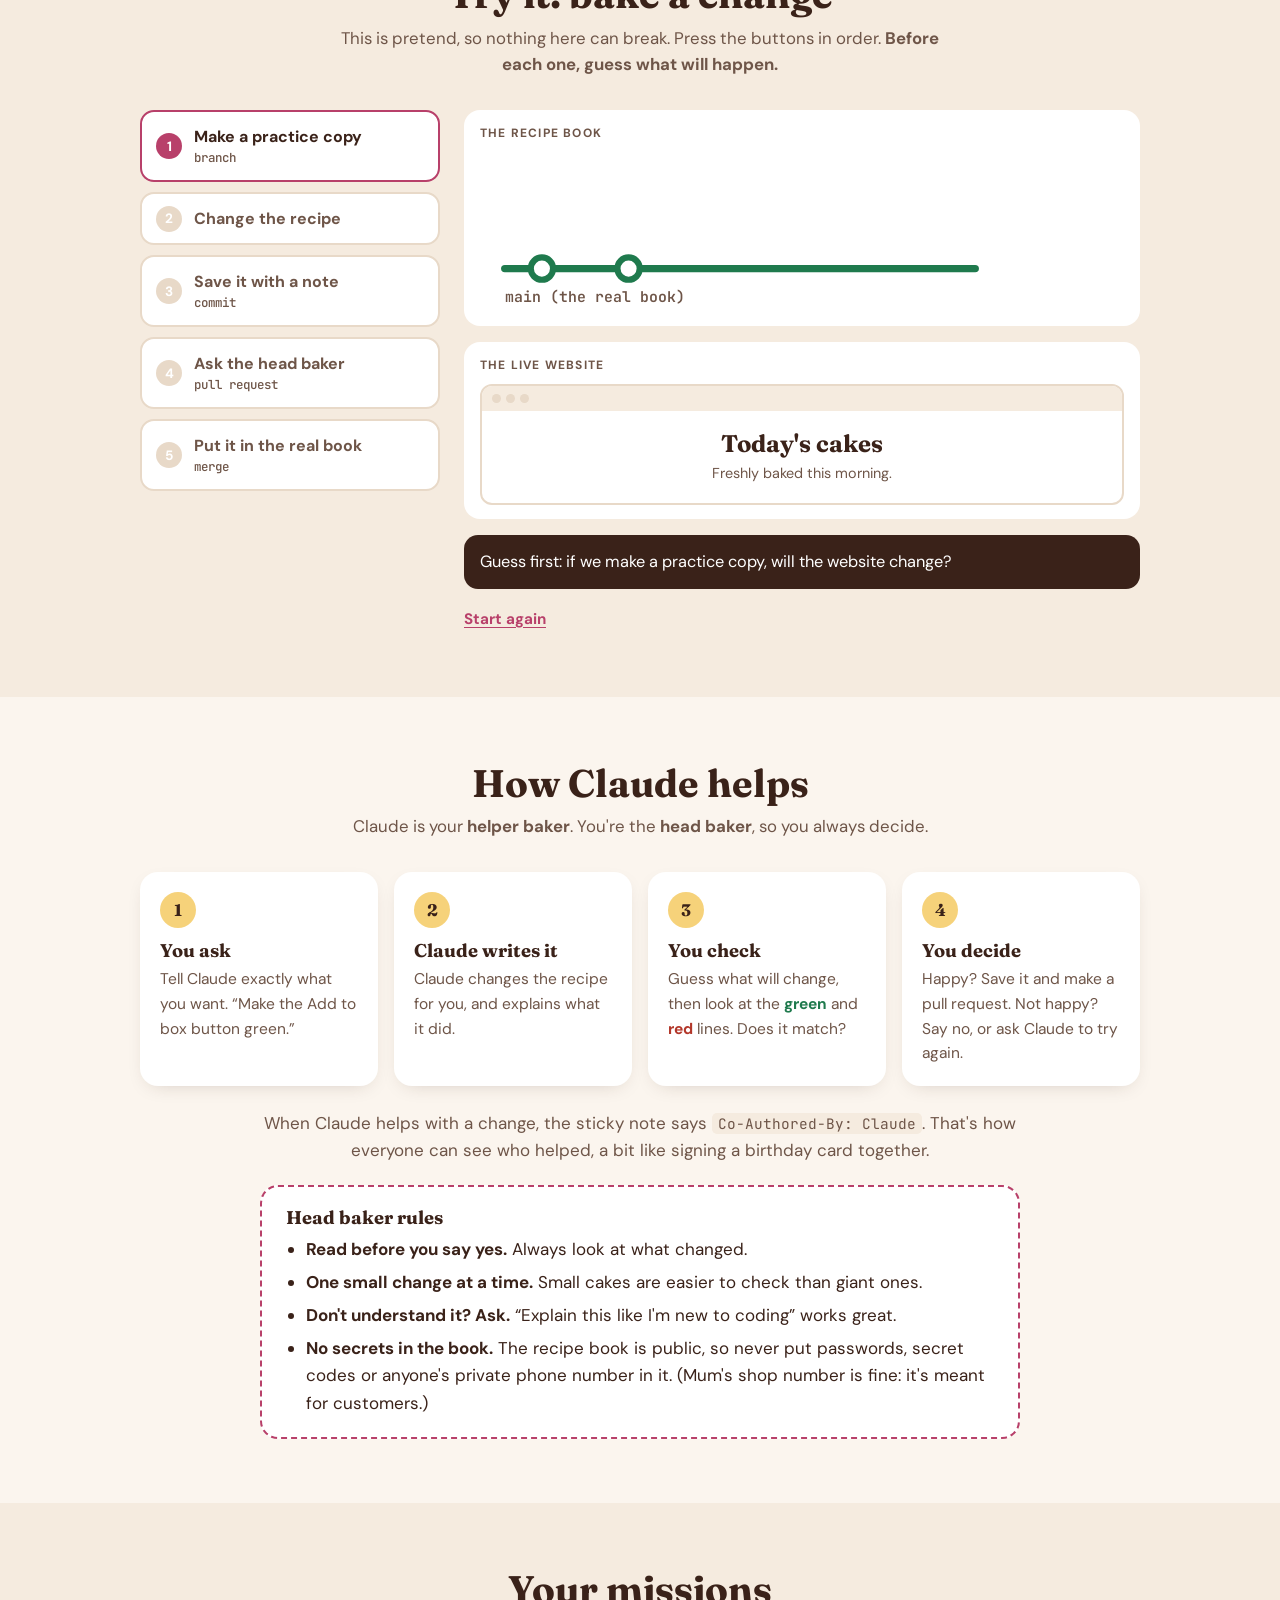
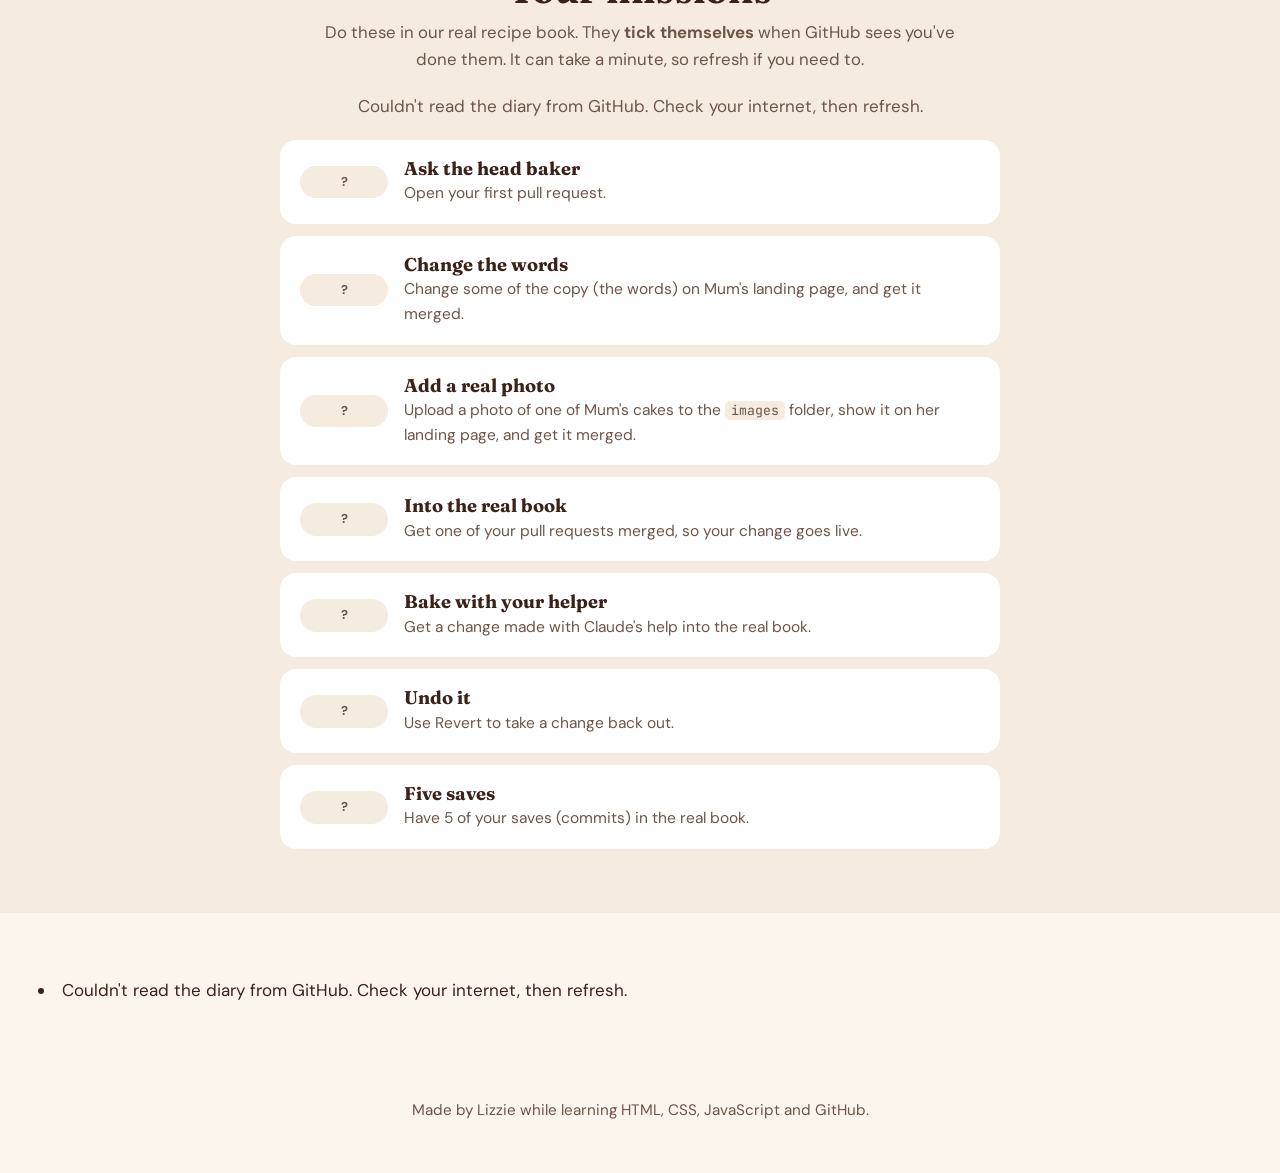
==== commit e367266f: "New GitHub assignment: change words and add a photo on mum's landing page - Lesson plan: steps 3-6 n" ====
--- a/github/index.html
+++ b/github/index.html
@@ -218,6 +218,8 @@
       <p class="who" id="who"></p>
       <ol class="missions" id="missions-list">
         <li data-mission="pr"><span class="status">…</span><div><h3>Ask the head baker</h3><p>Open your first pull request.</p></div></li>
+        <li data-mission="words"><span class="status">…</span><div><h3>Change the words</h3><p>Change some of the copy (the words) on Mum's landing page, and get it merged.</p></div></li>
+        <li data-mission="photo"><span class="status">…</span><div><h3>Add a real photo</h3><p>Upload a photo of one of Mum's cakes to the <code>images</code> folder, show it on her landing page, and get it merged.</p></div></li>
         <li data-mission="merged"><span class="status">…</span><div><h3>Into the real book</h3><p>Get one of your pull requests merged, so your change goes live.</p></div></li>
         <li data-mission="claude"><span class="status">…</span><div><h3>Bake with your helper</h3><p>Get a change made with Claude's help into the real book.</p></div></li>
         <li data-mission="revert"><span class="status">…</span><div><h3>Undo it</h3><p>Use Revert to take a change back out.</p></div></li>
